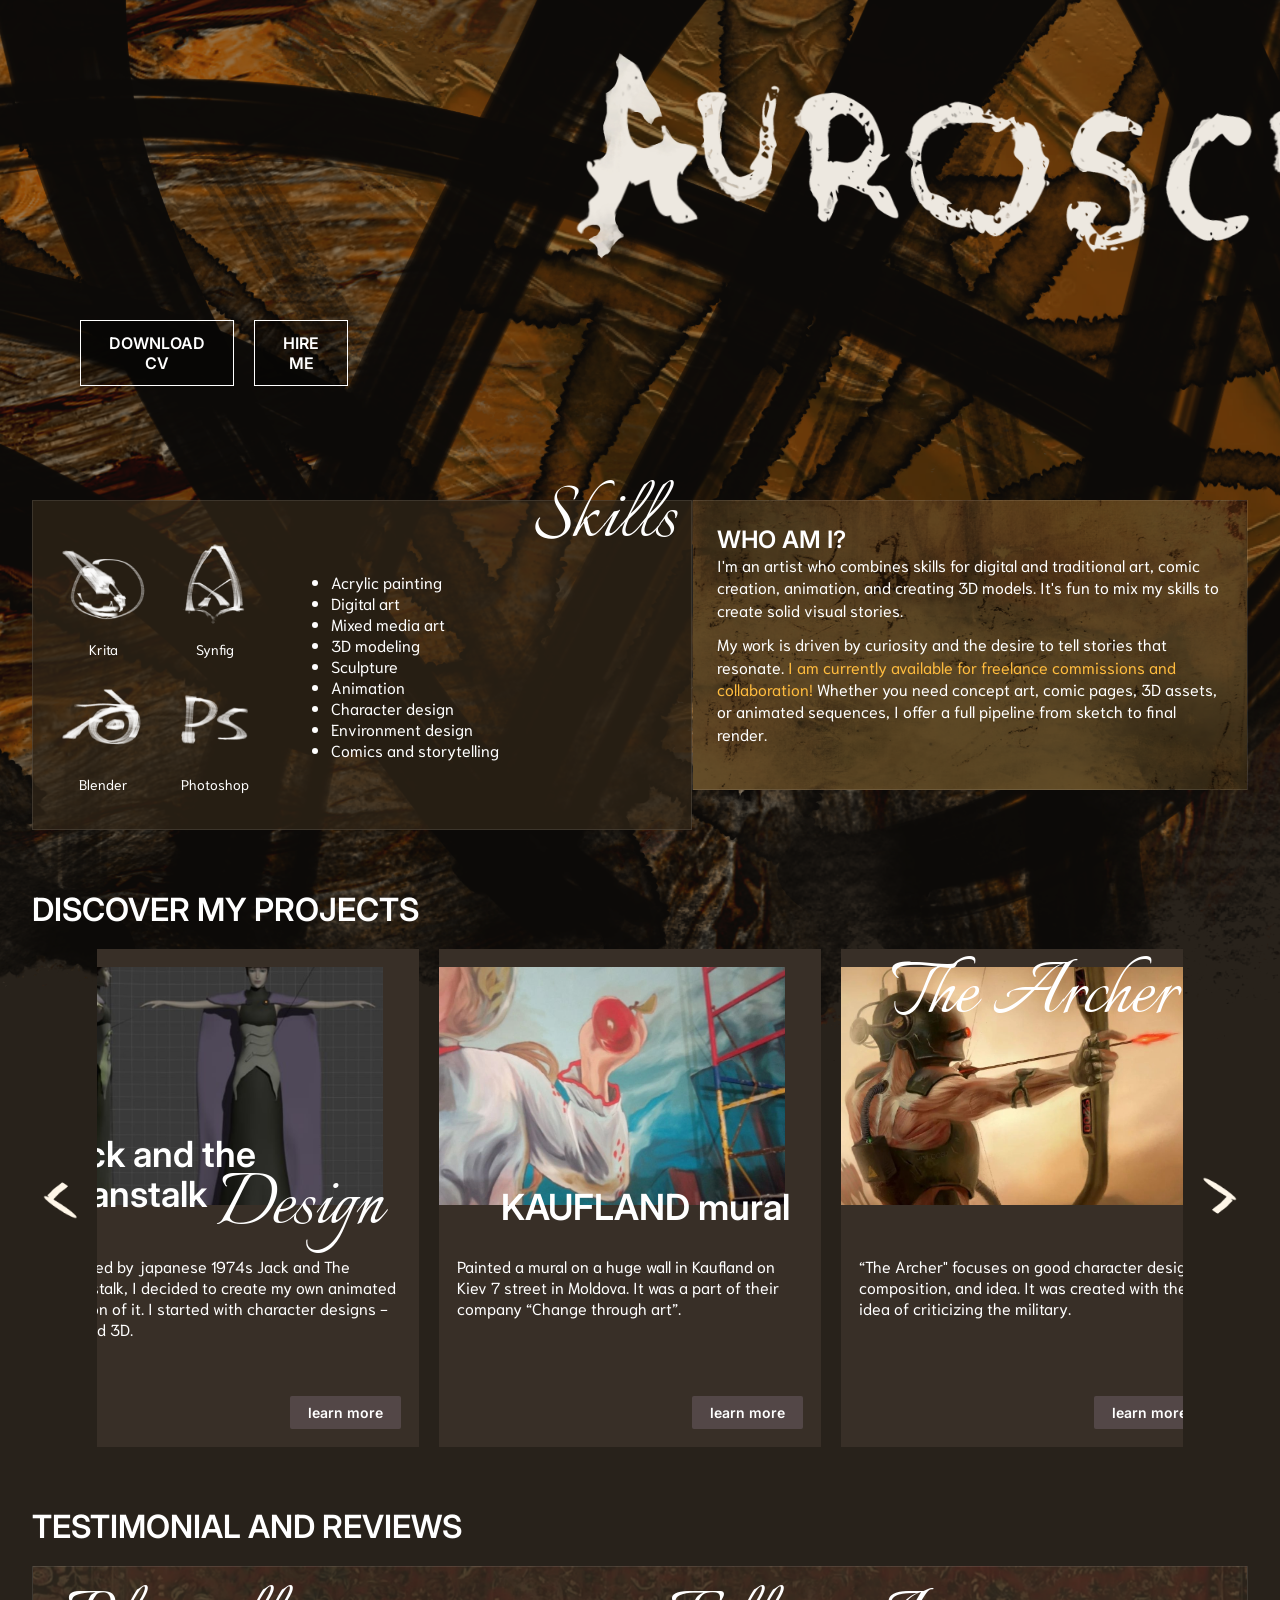
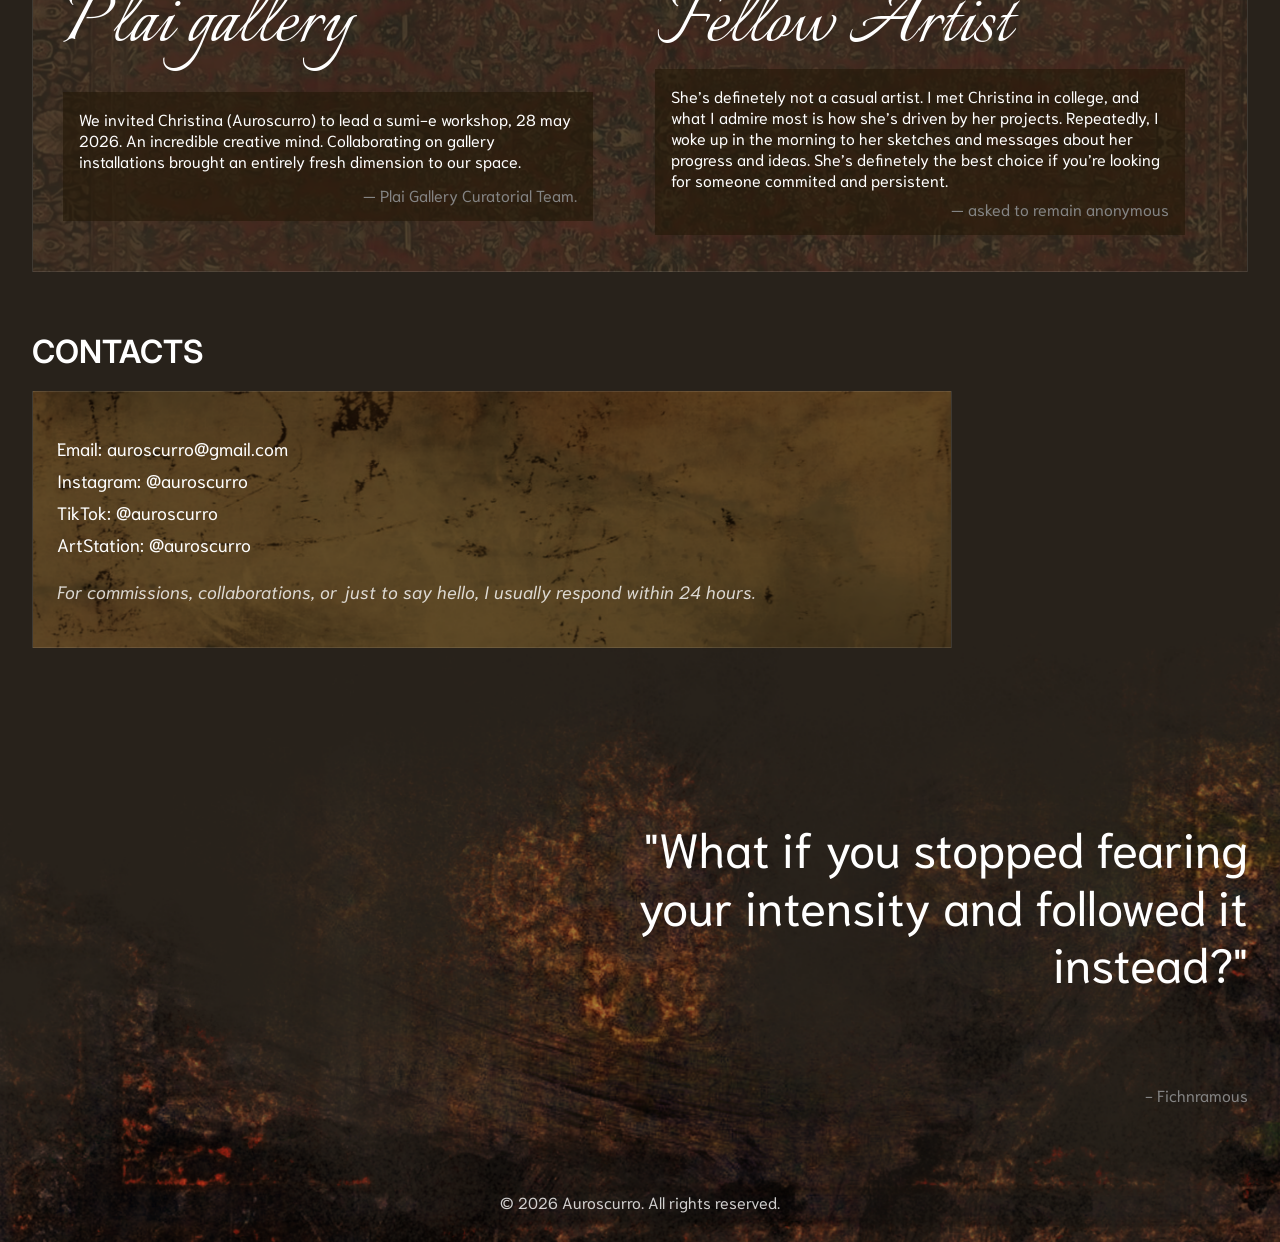
==== index.html @ 5fbc2087 "First" ====
<!DOCTYPE html>
<html lang="ru">
<head>
  <meta charset="UTF-8">
  <meta name="viewport" content="width=device-width, initial-scale=1.0">
  <title>Auroscurro Portfolio</title>

  <link rel="preconnect" href="https://fonts.googleapis.com">
  <link rel="preconnect" href="https://fonts.gstatic.com" crossorigin>
  <link href="https://fonts.googleapis.com/css2?family=Inter:wght@600&family=Italianno&family=Niramit:ital,wght@0,400;0,600;1,400&display=swap" rel="stylesheet">

  <link rel="stylesheet" href="style.css">
</head>
<body>

  <header class="main-banner">
    <div class="banner-buttons-left">
      <a href="assets/CVauroscurro.pdf" download="CVauroscurro.pdf" class="btn font-inter">DOWNLOAD CV</a>
      <a href="#contacts" class="btn font-inter">HIRE ME</a>
    </div>

    <div class="banner-right-group">
      <div class="logo-container">
        <img src="assets/logo.png" alt="Auroscurro Logo" class="logo-img">
      </div>
      <p class="subtitle font-niramit">DIGITAL X TRADITIONAL ARTIST</p>
    </div>
  </header>

  <main class="content-container">

    <section class="section-row flex-between overlap-banner">
      <div class="card-box card-skills">
        <h2 class="skills-title font-italianno">Skills</h2>
        
        <div class="skills-layout">
          <div class="skills-logos-grid">
            <div class="software-item">
              <div class="software-box">
                <img src="assets/krita.png" alt="Krita">
              </div>
              <span class="software-label font-niramit">Krita</span>
            </div>
            <div class="software-item">
              <div class="software-box">
                <img src="assets/synfig.png" alt="Synfig">
              </div>
              <span class="software-label font-niramit">Synfig</span>
            </div>
            <div class="software-item">
              <div class="software-box">
                <img src="assets/blender.png" alt="Blender">
              </div>
              <span class="software-label font-niramit">Blender</span>
            </div>
            <div class="software-item">
              <div class="software-box">
                <img src="assets/ps.png" alt="Photoshop">
              </div>
              <span class="software-label font-niramit">Photoshop</span>
            </div>
          </div>

          <div class="card-text font-niramit skills-list font-niramit">
            <ul>
              <li>Acrylic painting</li>
              <li>Digital art</li>
              <li>Mixed media art</li>
              <li>3D modeling</li>
              <li>Sculpture</li>
              <li>Animation</li>
              <li>Character design</li>
              <li>Environment design</li>
              <li>Comics and storytelling</li>
            </ul>
          </div>
        </div>
      </div>

      <div class="card-box card-who-am-i">
        <h2 class="card-title font-inter">WHO AM I?</h2>
        <div class="card-text font-niramit">
          <p>I'm an artist who combines skills for digital and traditional art, comic creation, animation, and creating 3D models. It's fun to mix my skills to create solid visual stories.</p>
          <p>My work is driven by curiosity and the desire to tell stories that resonate. <span class="highlight-yellow">I am currently available for freelance commissions and collaboration!</span> Whether you need concept art, comic pages, 3D assets, or animated sequences, I offer a full pipeline from sketch to final render.</p>
        </div>
      </div>
    </section>

    <section class="section-block">
      <h2 class="section-header-title font-inter">DISCOVER MY PROJECTS</h2>
      
      <div class="carousel-wrapper">
        <button class="carousel-arrow prev" id="prevBtn" aria-label="Previous"></button>

        <div class="projects-carousel-container" id="carouselContainer">
          <div class="carousel-track">
            
            <div class="project-card project-card-1">
              <div class="project-inner-img project-img-1">
                <div class="project-title-layout">
                  <span class="title-jack font-inter">Jack and the Beanstalk</span>
                  <span class="title-design font-italianno">Design</span>
                </div>
              </div>
              <div class="project-card-overlay">
                <p class="font-niramit">Inspired by japanese 1974s Jack and The Beanstalk, I decided to create my own animated version of it. I started with character designs - 2D and 3D.</p>
                <a href="jatb.html" class="btn-more font-inter">learn more</a>
              </div>
            </div>

            <div class="project-card project-card-2">
              <div class="project-inner-img project-img-2">
                <h3 class="title-kaufland font-inter">KAUFLAND mural</h3>
              </div>
              <div class="project-card-overlay overlay-kaufland">
                <p class="font-niramit">Painted a mural on a huge wall in Kaufland on Kiev 7 street in Moldova. It was a part of their company “Change through art”.</p>
                <a href="kaufland.html" class="btn-more font-inter">learn more</a>
              </div>
            </div>

            <div class="project-card project-card-3">
              <div class="project-inner-img project-img-3">
                <h3 class="title-archer font-italianno">The Archer</h3>
              </div>
              <div class="project-card-overlay overlay-archer">
                <p class="font-niramit">“The Archer" focuses on good character design, composition, and idea. It was created with the idea of criticizing the military.</p>
                <a href="thearcher.html" class="btn-more font-inter">learn more</a>
              </div>
            </div>

            <div class="project-card project-card-4">
              <div class="project-inner-img project-img-4"></div>
              <h3 class="title-acrylic font-italianno">Acrylic</h3>
              <div class="project-card-overlay overlay-acrylic">
                <p class="font-niramit desc-acrylic">Discover my acrylic paintings and current traditional projects.</p>
                <a href="acrylic.html" class="btn-more font-inter">learn more</a>
              </div>
            </div>

          </div>
        </div>

        <button class="carousel-arrow next" id="nextBtn" aria-label="Next"></button>
      </div>
    </section>

    <section class="section-block">
      <h2 class="section-header-title font-inter">TESTIMONIAL AND REVIEWS</h2>
      <div class="card-box card-testimonials">
        <div class="testimonial-column">
          <h3 class="font-italianno">Plai gallery</h3>
          <div class="testimonial-text-box testimonial-text-left">
            <p class="font-niramit">We invited Christina (Auroscurro) to lead a sumi-e workshop, 28 may 2026. An incredible creative mind. Collaborating on gallery installations brought an entirely fresh dimension to our space.</p>
            <p class="font-niramit testimonial-author">— Plai Gallery Curatorial Team.</p>
          </div>
        </div>
        <div class="testimonial-column">
          <h3 class="font-italianno">Fellow Artist</h3>
          <div class="testimonial-text-box testimonial-text-right">
            <p class="font-niramit">She’s definetely not a casual artist. I met Christina in college, and what I admire most is how she’s driven by her projects. Repeatedly, I woke up in the morning to her sketches and messages about her progress and ideas. She’s definetely the best choice if you’re looking for someone commited and persistent.</p>
            <p class="font-niramit testimonial-author">— asked to remain anonymous</p>
          </div>
        </div>
      </div>
    </section>

    <section class="section-block" id="contacts">
      <h2 class="section-header-title font-inter">CONTACTS</h2>
      <div class="card-box card-contacts font-niramit">
        <p>Email: auroscurro@gmail.com</p>
        <p>Instagram: @auroscurro</p>
        <p>TikTok: @auroscurro</p>
        <p>ArtStation: @auroscurro</p>
        <p class="contact-note">For commissions, collaborations, or just to say hello, I usually respond within 24 hours.</p>
      </div>
    </section>

  </main>

  <footer class="footer-container">
    <div class="footer-content">
      <section class="quote-section">
        <blockquote class="quote-text font-niramit">
          "What if you stopped fearing your intensity and followed it instead?"
        </blockquote>
      </section>
      <p class="font-niramit testimonial-author">- Fichnramous</p>
      <p class="copyright font-niramit">© 2026 Auroscurro. All rights reserved.</p>
    </div>
  </footer>

  <script>
    const container = document.getElementById('carouselContainer');
    document.getElementById('prevBtn').addEventListener('click', () => {
      container.scrollBy({ left: -402, behavior: 'smooth' });
    });
    document.getElementById('nextBtn').addEventListener('click', () => {
      container.scrollBy({ left: 402, behavior: 'smooth' });
    });
  </script>

</body>
</html>
---- style.css ----
* {
  box-sizing: border-box;
  margin: 0;
  padding: 0;
}

html {
  scroll-behavior: smooth;
}

body {
  background-color: #28221B;
  color: #FFFFFF;
  width: 100%;
  overflow-x: hidden;
}

.font-inter {
  font-family: 'Inter', sans-serif;
  font-weight: 600;
}

.font-italianno {
  font-family: 'Italianno', cursive;
  font-weight: 400;
}

.font-niramit {
  font-family: 'Niramit', sans-serif;
  font-weight: 400;
}

.main-banner {
  width: 100%;
  min-height: 1080px;
  position: relative;
  display: flex;
  justify-content: space-between;
  align-items: flex-start;
  padding: 60px 80px 0 80px;
  
  background-image: url('assets/header1.png'); 
  background-size: cover;
  background-position: center;
  background-repeat: no-repeat;
}

.banner-buttons-left {
  display: flex;
  flex-direction: row;
  gap: 20px;
  margin-top: 260px;
}

.btn {
  padding: 12px 28px;
  border: 1px solid #FFF;
  color: #FFF;
  text-decoration: none;
  background: rgba(0, 0, 0, 0.4);
  transition: all 0.3s ease;
  text-align: center;
  display: inline-block;
}

.btn:hover {
  background: #FFF;
  color: #28221B;
}

.banner-right-group {
  display: flex;
  flex-direction: column;
  align-items: flex-end;
  margin-right: 10px;
}

.logo-container {
  width: 1400px;
  height: 400px;
  display: flex;
  justify-content: flex-end;
  transform: translateY(-100px);
}

.logo-img {
  width: 100%;
  height: 100%;
  object-fit: contain;
  object-position: right top;
}

.subtitle {
  font-size: 24px;
  letter-spacing: 2px;
  margin-top: -50px;
  position: relative;
  z-index: 2;
  text-align: right;
  text-shadow: 0px 2px 4px rgba(0,0,0,0.8);
  transform: translateY(-150px);
}

.content-container {
  width: 1300px;
  max-width: 95%;
  margin: 0 auto;
  position: relative;
  z-index: 5;
}

.overlap-banner {
  margin-top: -580px;
}

.section-row {
  display: flex;
  width: 100%;
}

.flex-between {
  justify-content: space-between;
  align-items: flex-start;
}

.section-block {
  margin-top: 60px;
  margin-bottom: 60px;
}

.section-header-title {
  font-size: 32px;
  margin-bottom: 20px;
  text-transform: uppercase;
}

.card-box {
  background-size: cover;
  background-position: center;
  background-repeat: no-repeat;
  border: 1px solid rgba(255, 255, 255, 0.1);
  padding: 24px;
  position: relative;
}

.card-skills {
  width: 702px;
  height: 330px;
  background-image: none;
  background-color: rgba(48, 37, 23, 0.74);
  overflow: visible;
}

.skills-title {
  position: absolute;
  top: -25px;
  right: 15px;
  font-size: 88px;
  line-height: 1;
  pointer-events: none;
  z-index: 3;
}

.skills-layout {
  display: flex;
  height: 100%;
  align-items: center;
  gap: 30px;
}

.skills-logos-grid {
  display: grid;
  grid-template-columns: repeat(2, 92px);
  gap: 15px 20px;
}

.software-item {
  width: 92px;
  height: 120px;
  display: flex;
  flex-direction: column;
  align-items: center;
  justify-content: space-between;
}

.software-box {
  width: 92px;
  height: 92px;
  border: none;
  background: transparent;
  border-radius: 0;
  overflow: hidden;
  display: flex;
  align-items: center;
  justify-content: center;
}

.software-box img {
  width: 100%;
  height: 100%;
  object-fit: contain;
}

.software-label {
  font-size: 14px;
  color: #FFF;
  text-align: center;
}

.skills-list {
  margin-left: 20px;
}

.skills-list ul {
  list-style-type: disc;
  padding-left: 20px;
}

.card-who-am-i {
  width: 591px;
  height: 290px;
  background-image: url('assets/bg2.png'); 
}

.card-who-am-i .card-text p {
  margin-bottom: 12px;
  line-height: 1.4;
}

.highlight-yellow {
  color: #FFBC3F;
}

.carousel-wrapper {
  position: relative;
  display: flex;
  align-items: center;
  gap: 15px;
}

.carousel-arrow {
  width: 50px;
  height: 50px;
  background-color: transparent;
  border: none;
  cursor: pointer;
  background-size: contain;
  background-repeat: no-repeat;
  background-position: center;
  flex-shrink: 0;
}

.carousel-arrow.prev {
  background-image: url('assets/leftarrow.png');
}

.carousel-arrow.next {
  background-image: url('assets/rightarrow.png');
}

.projects-carousel-container {
  width: 1278px;
  height: 498px;
  overflow-x: auto;
  overflow-y: hidden;
  scroll-behavior: smooth;
  scrollbar-width: none; 
}

.projects-carousel-container::-webkit-scrollbar {
  display: none;
}

.carousel-track {
  display: flex;
  gap: 20px;
  width: max-content;
}

.project-card {
  width: 382px;
  height: 498px;
  background-size: cover;
  background-position: center;
  position: relative;
  flex-shrink: 0;
  display: flex;
  flex-direction: column;
  justify-content: space-between;
  padding: 18px 18px 18px 0;
  background-color: #382F27;
}

.project-inner-img {
  width: 346px;
  height: 238px;
  background-size: cover;
  background-position: center;
  position: relative;
  margin-left: 0;
}

.project-img-1 { background-image: url('assets/margaret3d.png'); }
.project-img-2 { background-image: url('assets/kauflandmural.jpg'); }
.project-img-3 { background-image: url('assets/archer2.jpg'); }
.project-img-4 { background-image: url('assets/wip.jpg'); }

.project-title-layout {
  position: absolute;
  bottom: -80px;
  left: 0;
  width: 100%;
  display: flex;
  flex-direction: column;
  align-items: flex-start;
}

.title-jack {
  font-size: 36px;
  width: 233px;
  line-height: 1.1;
  text-align: left;
  display: block;
  margin-left: 10px;
}

.title-design {
  font-size: 88px;
  line-height: 0.8;
  align-self: flex-end;
  transform: translateY(-43px);
  margin-left: 10px;
  text-align: right;
}

.title-kaufland {
  font-size: 36px;
  position: absolute;
  right: -5px;
  bottom: -20px;
  text-align: right;
  z-index: 3;
  width: 100%;
  line-height: 1;
}

.overlay-kaufland {
  margin-top: 25px;
}

.title-archer {
  font-size: 88px;
  position: absolute;
  top: -15px;
  right: 10px;
  left: auto; 
  line-height: 1;
  z-index: 3;
  text-align: right;
}

.title-acrylic {
  font-size: 88px;
  text-align: right;
  margin-top: -15px;
  margin-right: 10px;
  line-height: 1;
  z-index: 5;
}

.desc-acrylic {
  margin-top: -32px;
}

.project-card-overlay {
  display: flex;
  flex-direction: column;
  justify-content: space-between;
  flex-grow: 1;
  padding-top: 15px;
  padding-left: 18px;
  margin-top: 35px;
}

.btn-more {
  align-self: flex-end;
  background-color: #534747;
  color: #FFF;
  text-decoration: none;
  padding: 8px 18px;
  font-size: 14px;
  border-radius: 2px;
  transition: background-color 0.3s ease;
}

.btn-more:hover {
  background-color: #6a5c5c;
}

.card-testimonials {
  width: 1298px;
  max-width: 100%;
  height: 306px;
  display: flex;
  justify-content: space-between;
  gap: 30px;
  background-image: url('assets/bg.png'); 
  padding: 0 30px;
  align-items: flex-end;
}

.testimonial-column {
  width: 584px;
  height: 240px;
  background: transparent;
  display: flex;
  flex-direction: column;
  justify-content: flex-start;
  box-sizing: border-box;
  transform: translateY(-50px);
}

.testimonial-column h3 {
  font-size: 88px;
  line-height: 1;
  margin-top: 0;
  margin-bottom: 0;
}

.testimonial-text-box {
  background-color: rgba(36, 24, 7, 0.6);
  width: 530px;
  padding: 16px;
  display: flex;
  flex-direction: column;
  justify-content: space-between;
  box-sizing: border-box;
}

.testimonial-text-left {
  height: 132px;
  margin-top: 23px;
}

.testimonial-text-right {
  height: 185px;
  margin-top: 0;
}

.testimonial-author {
  text-align: right;
  color: #848484;
  margin-top: 8px;
}

.card-contacts {
  position: relative;
  z-index: 10;
  width: 920px;
  max-width: 100%;
  height: 257px;
  background-image: url('assets/bg2.png'); 
  display: flex;
  flex-direction: column;
  justify-content: center;
  gap: 8px;
  font-size: 18px;
  margin-bottom: -150px;
}

.contact-note {
  margin-top: 15px;
  opacity: 0.8;
  font-style: italic;
}

.footer-container {
  width: 100%;
  height: 684px;
  background-image: url('assets/footer.png');
  background-size: cover;
  background-position: center;
  background-repeat: no-repeat;
  position: relative;
  margin-top: 0;
  padding-top: 200px;
  z-index: 1;
}

.footer-content {
  width: 1300px;
  max-width: 95%;
  margin: 0 auto;
  height: 100%;
  display: flex;
  flex-direction: column;
  justify-content: space-between;
  padding: 60px 0 30px 0;
  position: relative;
  z-index: 2;
}

.quote-section {
  display: flex;
  justify-content: flex-end;
}

.quote-text {
  font-size: 48px;
  max-width: 650px;
  text-align: right;
  line-height: 1.2;
}

.copyright {
  text-align: center;
  font-size: 16px;
  opacity: 0.8;
}

@media (max-width: 1024px) {
  .main-banner {
    flex-direction: column-reverse;
    align-items: center;
    padding: 40px 20px;
    min-height: auto;
  }

  .banner-right-group {
    align-items: center;
    width: 100%;
    margin-right: 0;
  }

  .logo-container {
    transform: none !important;
  }.logo-container {
    width: 100%;
    height: auto;
    transform: none !important;
  }

  .subtitle {
    margin-top: -20px;
    text-align: center;
    font-size: 18px;
    transform: none !important;
  }

  .banner-buttons-left {
    margin-top: 30px;
    flex-direction: row;
    width: 100%;
    justify-content: center;
  }

  .overlap-banner {
    margin-top: 40px;
  }

  .section-row {
    flex-direction: column;
    gap: 30px;
  }

  .skills-layout {
    flex-direction: row !important;
    justify-content: space-between !important;
    align-items: center !important;
    gap: 10px !important;
  }

  .skills-list {
    margin-left: 0 !important;
  }

  .skills-list ul {
    padding-left: 18px !important;
    font-size: 13px !important;
  }

  .skills-logos-grid {
    grid-template-columns: repeat(2, 65px) !important;
    gap: 10px 8px !important;
    flex-shrink: 0 !important;
  }

  .card-skills, .card-who-am-i, .card-contacts {
    width: 100% !important;
    height: auto !important;
  }

  .project-title-layout {
    align-items: center !important;
    justify-content: center !important;
  }

  .title-jack {
    text-align: center !important;
    margin-left: 0 !important;
    width: auto !important;
  }

  .title-design {
    align-self: center !important;
    text-align: center !important;
    margin-left: 0 !important;
  }

  .projects-carousel-container {
    width: 100% !important;
    height: auto !important;
    padding: 0 !important;
    box-sizing: border-box !important;
    overflow-x: auto !important;
    scroll-snap-type: x mandatory !important;
    scroll-behavior: smooth;
  }

  .carousel-track {
    display: flex !important;
    gap: 0 !important;
    width: max-content !important;
  }

  .project-card {
    width: calc(100vw - 120px) !important;
    max-width: 280px !important; 
    margin: 0 60px !important;
    padding: 12px !important;
    height: auto !important;
    min-height: auto !important;
    scroll-snap-align: center !important;
    scroll-snap-stop: always !important;
    flex-shrink: 0 !important;
    display: flex !important;
    flex-direction: column !important;
    box-sizing: border-box !important;
  }

  .project-inner-img {
    width: 100% !important;
    height: 150px !important;
    object-fit: cover !important;
    position: static !important;
  }

  .project-card-overlay {
    position: static !important;
    padding: 0 !important;
    margin-top: 10px !important;
    display: flex !important;
    flex-direction: column !important;
    align-items: center !important;
  }

  .project-card-overlay p {
    margin-top: 0 !important;
    text-align: center !important;
    font-size: 12px !important;
    line-height: 1.3 !important;
  }


  .project-title-layout {
    position: static !important;
    width: 100% !important;
    display: flex !important;
    flex-direction: column !important;
    align-items: center !important;
    justify-content: center !important;
    margin-top: 12px !important;
  }

  .title-jack {
    font-size: 20px !important;
    text-align: center !important;
    margin: 0 !important;
    width: 100% !important;
    line-height: 1.1 !important;
  }

  .title-design {
    font-size: 36px !important;
    text-align: center !important;
    align-self: center !important;
    transform: none !important;
    margin: 4px 0 0 0 !important;
    line-height: 1 !important;
  }

  .title-kaufland, 
  .title-archer, 
  .title-acrylic {
    position: static !important;
    font-size: 32px !important;
    text-align: center !important;
    width: 100% !important;
    margin: 12px 0 0 0 !important;
    line-height: 1 !important;
  }

  .btn-more {
    align-self: center !important;
    margin-top: 12px !important;
  }

  .project-title-layout {
    align-items: center !important;
    justify-content: center !important;
  }

  .title-design,
  .title-archer,
  .title-acrylic {
    font-size: 56px !important;
  }

  .title-jack,
  .title-kaufland {
    font-size: 28px !important;
  }

  .card-testimonials {
    width: 100% !important;
    height: auto !important;
    flex-direction: column !important;
    padding: 20px 15px !important;
    align-items: stretch !important;
  }

  .testimonial-column {
    width: 100% !important;
    height: auto !important;
  }

  .testimonial-column h3 {
    font-size: 52px !important;
    margin-top: 20px !important;
  }

  .testimonial-text-box {
    width: 100% !important;
    height: auto !important;
    margin-top: 10px !important;
  }

  .quote-text {
    font-size: 32px;
    text-align: center;
  }

  .footer-container {
    height: auto;
    min-height: 500px;
  }
}

/*JATB*/

   .jatb-page {
    background: linear-gradient(180deg, #211711 0%, #383238 100%);
    min-height: 1490px;
    display: flex;
    flex-direction: column;
    align-items: center;
    padding-top: 40px;
    padding-bottom: 30px;
  }
  
  .jatb-container {
    width: 1300px;
    position: relative;
    display: flex;
    flex-direction: column;
  }
  
  .jatb-header {
    display: flex;
    justify-content: space-between;
    align-items: center;
    width: 100%;
    margin-bottom: 30px;
  }
  
  .btn-goback {
    width: 96px;
    height: 36px;
    background-color: #534747;
    color: #FFFFFF;
    text-decoration: none;
    display: flex;
    align-items: center;
    justify-content: center;
    font-size: 14px;
    border-radius: 2px;
    transition: background-color 0.3s ease;
  }
  
  .btn-goback:hover {
    background-color: #6a5c5c;
  }
  
  .jatb-title-group {
    display: flex;
    align-items: baseline;
    gap: 15px;
  }
  
  .jatb-header-character {
    font-size: 36px;
  }
  
  .jatb-header-design {
    font-size: 88px;
    line-height: 0.8;
  }
  
  .jatb-main-content {
    display: flex;
    gap: 30px;
    width: 1300px;
  }
  
  .jatb-left-content {
    display: flex;
    flex-direction: column;
    gap: 30px;
  }
  
  .jatb-row1 {
    display: flex;
    gap: 30px;
    align-items: flex-start;
  }
  
  .jatb-img1-box {
    width: 414px;
    height: 169px;
    flex-shrink: 0;
    overflow: hidden;
  }
  
  .jatb-img1 {
    width: 100%;
    height: 100%;
    object-fit: cover;
  }
  
  .jatb-row1-text {
    display: flex;
    flex-direction: column;
    gap: 15px;
  }
  
  .jatb-title {
    font-size: 36px;
    line-height: 1;
  }
  
  .jatb-p1 {
    width: 539px;
    font-size: 20px;
    line-height: 1.4;
  }
  
  .jatb-row2 {
    display: flex;
    gap: 30px;
    align-items: flex-start;
  }
  
  .jatb-box-brown {
    width: 414px;
    height: 350px;
    background-color: #423224;
    padding: 20px;
    box-sizing: border-box;
    flex-shrink: 0;
    font-size: 20px;
    line-height: 1.4;
}

  
  .jatb-p2 {
    width: 542px;
    font-size: 20px;
    line-height: 1.4;
  }
  
  .jatb-png-box {
    width: 283px;
    height: 538px;
    flex-shrink: 0;
    overflow: hidden;
  }
  
  .jatb-png-img {
    width: 100%;
    height: 100%;
    object-fit: cover;
    object-position: center top;
  }
  
  .jatb-bg-section {
    width: 1300px;
    height: 750px;
    background-image: url('assets/bg.png');
    background-size: cover;
    background-position: center;
    position: relative;
    padding: 30px;
    box-sizing: border-box;
    display: flex;
    flex-direction: column;
    justify-content: space-between;
    margin-top: 25px;
    z-index: 1;
  }
  
  .jatb-bg-top-row {
    display: flex;
    align-items: flex-start;
    gap: 25px;
    position: relative;
  }
  
  .jatb-img-overflow {
    width: 337px;
    height: 346px;
    margin-top: -76px;
    object-fit: cover;
    z-index: 2;
  }
  
  .jatb-img-inside {
    width: 242px;
    height: 246px;
    object-fit: cover;
  }
  
  .jatb-p-inside {
    width: 546px;
    font-size: 20px;
    line-height: 1.4;
  }
  
  .jatb-bg-bottom-row {
    display: flex;
    justify-content: space-between;
    align-items: flex-end;
  }
  
  .jatb-left-column {
    display: flex;
    flex-direction: column;
    align-items: flex-start;
    gap: 15px;
  }
  
  .jatb-img-tilted {
    width: 282px;
    height: 282px;
    transform: translateY(-50px) rotate(-25deg);
    object-fit: cover;
  }
  
  .btn-sketchfab {
    padding: 10px 20px;
    background-color: #534747;
    color: #FFFFFF;
    text-decoration: none;
    font-size: 14px;
    border-radius: 2px;
    transition: background-color 0.3s ease;
    display: inline-block;
    margin-top: -30px;
    margin-left: 160px;
  }
  
  .btn-sketchfab:hover {
    background-color: #6a5c5c;
  }
  
  .jatb-moodboards-grid {
    display: flex;
    gap: 20px;
  }
  
  .moodboard-item {
    display: flex;
    flex-direction: column;
    align-items: center;
    gap: 8px;
  }
  
  .moodboard-item img {
    width: 282px;
    height: 268px;
    object-fit: cover;
  }
  
  .moodboard-item span {
    font-size: 16px;
    color: #FFFFFF;
  }
  
  .jatb-copyright {
    margin-top: 30px;
  }
  
  /*JATB mob*/
  
  @media (max-width: 1024px) {
    .jatb-page {
      min-height: auto;
      padding: 20px 10px;
    }
  
    .jatb-container {
      width: 100%;
    }
  
    .jatb-header {
      flex-direction: column;
      align-items: flex-start;
      gap: 15px;
    }
  
    .jatb-main-content {
      width: 100%;
      flex-direction: column;
      gap: 20px;
    }
  
    .jatb-left-content {
      width: 100%;
      gap: 20px;
    }
  
    .jatb-row1,
    .jatb-row2 {
      flex-direction: column;
      width: 100%;
      gap: 15px;
    }
  
    .jatb-img1-box,
    .jatb-box-brown,
    .jatb-p1,
    .jatb-p2,
    .jatb-png-box {
      width: 100% !important;
      height: auto !important;
    }
  
    .jatb-img1-box {
      height: 200px !important;
    }
  
    .jatb-png-box {
      height: 400px !important;
    }
  
    .jatb-png-img {
      object-fit: contain !important;
    }
  
    .jatb-bg-section {
      width: 100% !important;
      height: auto !important;
      margin-top: 20px !important;
      padding: 20px 15px !important;
      background-size: cover;
    }
  
    .jatb-bg-top-row {
      flex-direction: column;
      width: 100%;
      gap: 20px;
    }
  
    .jatb-img-overflow {
      width: 100% !important;
      height: 280px !important;
      margin-top: 0 !important;
    }
  
    .jatb-img-inside {
      width: 100% !important;
      height: auto !important;
      max-height: 300px;
      object-fit: contain !important;
    }
  
    .jatb-p-inside {
      width: 100% !important;
    }
  
    .jatb-bg-bottom-row {
      flex-direction: column;
      width: 100%;
      align-items: center;
      gap: 30px;
      margin-top: 20px;
    }
  
    .jatb-left-column {
      align-items: center;
    }
  
    .jatb-img-tilted {
      transform: none !important;
      width: 100% !important;
      max-width: 280px;
      height: auto !important;
    }
  
    .jatb-moodboards-grid {
      flex-direction: column;
      width: 100%;
      gap: 25px;
    }
  
    .moodboard-item {
      width: 100%;
    }
  
    .moodboard-item img {
      width: 100% !important;
      max-width: 320px;
      height: auto !important;
      aspect-ratio: 1 / 1;
      object-fit: contain !important;
    }
  }

/*KAUFLAND MURAL*/

.kaufland-page {
  background-image: url('assets/mywork.png');
  background-size: cover;
  background-position: center;
  background-repeat: repeat-y;
  background-attachment: fixed;
  min-height: 856px;
  display: flex;
  flex-direction: column;
  align-items: center;
  padding: 40px 0 30px 0;
}

.kaufland-wrapper {
  width: 1300px;
  max-width: 95%;
  display: flex;
  flex-direction: column;
  align-items: flex-start;
  gap: 20px;
}

.kaufland-goback {
  position: relative;
  z-index: 10;
}

.kaufland-main-box {
  width: 1300px;
  height: 660px;
  background-color: rgba(38, 34, 30, 0.7);
  padding: 30px;
  box-sizing: border-box;
  display: flex;
  justify-content: space-between;
  gap: 39px;
  position: relative;
}

.kaufland-col-left {
  width: 536px;
  display: flex;
  flex-direction: column;
  justify-content: space-between;
}

.kaufland-header-left {
  display: flex;
  flex-direction: column;
  align-items: flex-end;
  position: relative;
  z-index: 5;
}

.kaufland-title-main {
  font-size: 36px;
  line-height: 1;
  text-align: right;
  white-space: nowrap;
}

.kaufland-text-box-1 {
  width: 536px;
  height: 155px;
  font-size: 18px;
  line-height: 1.4;
  margin-top: 15px;
}

.kaufland-img-left-box {
  width: 536px;
  height: 348px;
  overflow: hidden;
}

.kaufland-img-left {
  width: 100%;
  height: 100%;
  object-fit: cover;
}

.kaufland-col-right {
  width: 665px;
  display: flex;
  flex-direction: column;
  justify-content: space-between;
}

.kaufland-header-right {
  height: 36px;
  display: flex;
  align-items: flex-start;
  position: relative;
  z-index: 5;
}

.kaufland-title-sub {
  font-size: 88px;
  line-height: 0.8;
  white-space: nowrap;
}

.kaufland-darul-box {
  width: 665px;
  height: 172px;
  overflow: hidden;
}

.kaufland-darul-img {
  width: 100%;
  height: 100%;
  object-fit: cover;
}

.kaufland-brown-box {
  width: 665px;
  height: 200px;
  background-color: #252020;
  padding: 20px;
  box-sizing: border-box;
  font-size: 18px;
  line-height: 1.4;
}

.kaufland-text-box-2 {
  width: 665px;
  height: 150px;
  font-size: 18px;
  line-height: 1.4;
}

.kaufland-copyright {
  margin-top: 30px;
}

/*KAUFLAND mob*/

@media (max-width: 1024px) {
  .kaufland-page {
    min-height: auto;
    padding: 20px 10px;
  }

  .kaufland-wrapper {
    width: 100%;
  }

  .kaufland-main-box {
    width: 100% !important;
    height: auto !important;
    flex-direction: column !important;
    padding: 20px 15px !important;
    gap: 25px !important;
  }

  .kaufland-col-left,
  .kaufland-col-right {
    width: 100% !important;
    height: auto !important;
  }

  .kaufland-header-left {
    align-items: flex-start !important;
  }

  .kaufland-title-main {
    font-size: 28px !important;
    white-space: normal !important;
  }

  .kaufland-title-sub {
    font-size: 52px !important;
    white-space: normal !important;
  }

  .kaufland-header-right {
    height: auto !important;
    margin-top: 10px;
  }

  .kaufland-text-box-1,
  .kaufland-text-box-2,
  .kaufland-brown-box {
    width: 100% !important;
    height: auto !important;
    font-size: 15px !important;
  }

  .kaufland-img-left-box {
    width: 100% !important;
    height: 240px !important;
    margin-top: 15px;
  }

  .kaufland-darul-box {
    width: 100% !important;
    height: 140px !important;
    margin-top: 15px;
  }
}

/*THE ARCHER*/

   .archer-page {
    background: linear-gradient(180deg, #211711 0%, #25200F 100%);
    min-height: 100vh;
    display: flex;
    flex-direction: column;
    align-items: center;
    padding: 40px 0 30px 0;
    box-sizing: border-box;
  }
  
  .archer-wrapper {
    width: 1300px;
    max-width: 95%;
    display: flex;
    flex-direction: column;
    align-items: flex-start;
    gap: 20px;
  }
  
  .archer-goback {
    position: relative;
    z-index: 10;
  }
  
  .archer-main-box {
    width: 1300px;
    height: 660px;
    background-image: url('assets/bg2.png');
    background-size: cover;
    background-position: center;
    padding: 30px;
    box-sizing: border-box;
    display: flex;
    justify-content: space-between;
    gap: 30px;
    position: relative;
  }
  
  .archer-col-left {
    width: 408px;
    display: flex;
    flex-direction: column;
    position: relative;
  }
  
  .archer-title {
    font-size: 88px;
    line-height: 0.8;
    text-align: right;
    margin-bottom: 10px;
    white-space: nowrap;
  }
  
  .archer-img-box {
    width: 408px;
    height: 521px;
    overflow: hidden;
  }
  
  .archer-img {
    width: 100%;
    height: 100%;
    object-fit: cover;
  }
  
  .archer-col-right {
    width: 748px;
    display: flex;
    flex-direction: column;
    gap: 15px;
    margin-top: 60px;
  }
  
  .archer-text-box-1 {
    width: 748px;
    height: 77px;
    font-size: 18px;
    line-height: 1.4;
  }
  
  .archer-mid-row {
    display: flex;
    justify-content: space-between;
    align-items: flex-start;
    width: 748px;
    gap: 24px;
  }
  
  .archer-text-box-2 {
    width: 375px;
    height: 161px;
    font-size: 18px;
    line-height: 1.4;
  }
  
  .archer-sketch-box {
    width: 349px;
    height: 151px;
    overflow: hidden;
  }
  
  .archer-sketch-img {
    width: 100%;
    height: 100%;
    object-fit: contain;
  }
  
  .archer-text-box-3 {
    width: 725px;
    height: 257px;
    font-size: 18px;
    line-height: 1.4;
  }
  
  .archer-copyright {
    margin-top: 30px;
  }
  
  /*the archer mob*/
  
  @media (max-width: 1024px) {
    .archer-page {
      min-height: auto;
      padding: 20px 10px;
    }
  
    .archer-wrapper {
      width: 100%;
    }
  
    .archer-main-box {
      width: 100% !important;
      height: auto !important;
      flex-direction: column !important;
      padding: 20px 15px !important;
      gap: 20px !important;
    }
  
    .archer-col-left,
    .archer-col-right {
      width: 100% !important;
      height: auto !important;
      margin-top: 0 !important;
    }
  
    .archer-title {
      font-size: 56px !important;
      text-align: left !important;
    }
  
    .archer-img-box {
      width: 100% !important;
      height: 380px !important;
    }
  
    .archer-text-box-1,
    .archer-text-box-2,
    .archer-text-box-3 {
      width: 100% !important;
      height: auto !important;
      font-size: 15px !important;
    }
  
    .archer-mid-row {
      width: 100% !important;
      flex-direction: column !important;
      gap: 15px !important;
    }
  
    .archer-sketch-box {
      width: 100% !important;
      height: 180px !important;
    }
  }

  /*ACRYLIC*/

.acrylic-page {
  background-image: url('assets/bg3.png');
  background-size: cover;
  background-position: center;
  background-repeat: repeat-y;
  background-attachment: fixed;
  min-height: 100vh;
  display: flex;
  flex-direction: column;
  align-items: center;
  padding: 40px 0 30px 0;
  box-sizing: border-box;
}

.acrylic-wrapper {
  width: 1300px;
  max-width: 95%;
  display: flex;
  flex-direction: column;
  align-items: flex-start;
  gap: 20px;
}

.acrylic-goback {
  position: relative;
  z-index: 10;
}

.acrylic-main-box {
  width: 1300px;
  height: 377px;
  background-color: rgba(45, 33, 33, 0.6);
  padding: 20px;
  box-sizing: border-box;
  display: flex;
  gap: 20px;
  position: relative;
}

.acrylic-img-left-box {
  width: 338px;
  height: 338px;
  flex-shrink: 0;
  overflow: hidden;
}

.acrylic-img-left {
  width: 100%;
  height: 100%;
  object-fit: cover;
}

.acrylic-box-content {
  display: flex;
  flex-direction: column;
  flex-grow: 1;
}

.acrylic-header-group {
  position: relative;
  margin-left: 375px;
  display: flex;
  align-items: baseline;
  height: 88px;
}

.acrylic-title-main {
  font-size: 88px;
  line-height: 0.8;
  white-space: nowrap;
}

.acrylic-title-sub {
  font-size: 24px;
  margin-left: 20px;
  white-space: nowrap;
}

.acrylic-middle-row {
  display: flex;
  justify-content: space-between;
  align-items: flex-start;
  margin-top: 10px;
}

.acrylic-paragraphs {
  display: flex;
  flex-direction: column;
  gap: 15px;
}

.acrylic-p1 {
  width: 504px;
  height: 129px;
  font-size: 18px;
  line-height: 1.4;
}

.acrylic-p2 {
  width: 560px;
  height: 141px;
  font-size: 18px;
  line-height: 1.4;
}

.acrylic-img-right-box {
  width: 270px;
  height: 270px;
  flex-shrink: 0;
  overflow: hidden;
}

.acrylic-img-right {
  width: 100%;
  height: 100%;
  object-fit: cover;
}

.acrylic-bottom-section {
  width: 900px;
  display: flex;
  justify-content: space-between;
  align-items: flex-start;
  margin-top: 20px;
}

.acrylic-p-bottom {
  width: 560px;
  height: 141px;
  font-size: 18px;
  line-height: 1.4;
}

.acrylic-wip-box {
  width: 364px;
  height: 196px;
  overflow: hidden;
}

.acrylic-wip-img {
  width: 100%;
  height: 100%;
  object-fit: cover;
}

.acrylic-copyright {
  margin-top: 30px;
}

/*ACRylic mob*/

@media (max-width: 1024px) {
  .acrylic-page {
    min-height: auto;
    padding: 20px 10px;
  }

  .acrylic-wrapper {
    width: 100%;
  }

  .acrylic-main-box {
    width: 100% !important;
    height: auto !important;
    flex-direction: column !important;
    padding: 15px !important;
    gap: 20px !important;
  }

  .acrylic-img-left-box {
    width: 100% !important;
    height: 280px !important;
  }

  .acrylic-header-group {
    margin-left: 0 !important;
    flex-direction: column !important;
    height: auto !important;
    gap: 5px;
  }

  .acrylic-title-main {
    font-size: 56px !important;
  }

  .acrylic-title-sub {
    font-size: 20px !important;
    margin-left: 0 !important;
  }

  .acrylic-middle-row {
    flex-direction: column !important;
    gap: 20px !important;
  }

  .acrylic-p1,
  .acrylic-p2,
  .acrylic-p-bottom {
    width: 100% !important;
    height: auto !important;
    font-size: 15px !important;
  }

  .acrylic-img-right-box {
    width: 100% !important;
    height: 240px !important;
  }

  .acrylic-bottom-section {
    width: 100% !important;
    flex-direction: column !important;
    gap: 20px !important;
  }

  .acrylic-wip-box {
    width: 100% !important;
    height: 200px !important;
  }
}
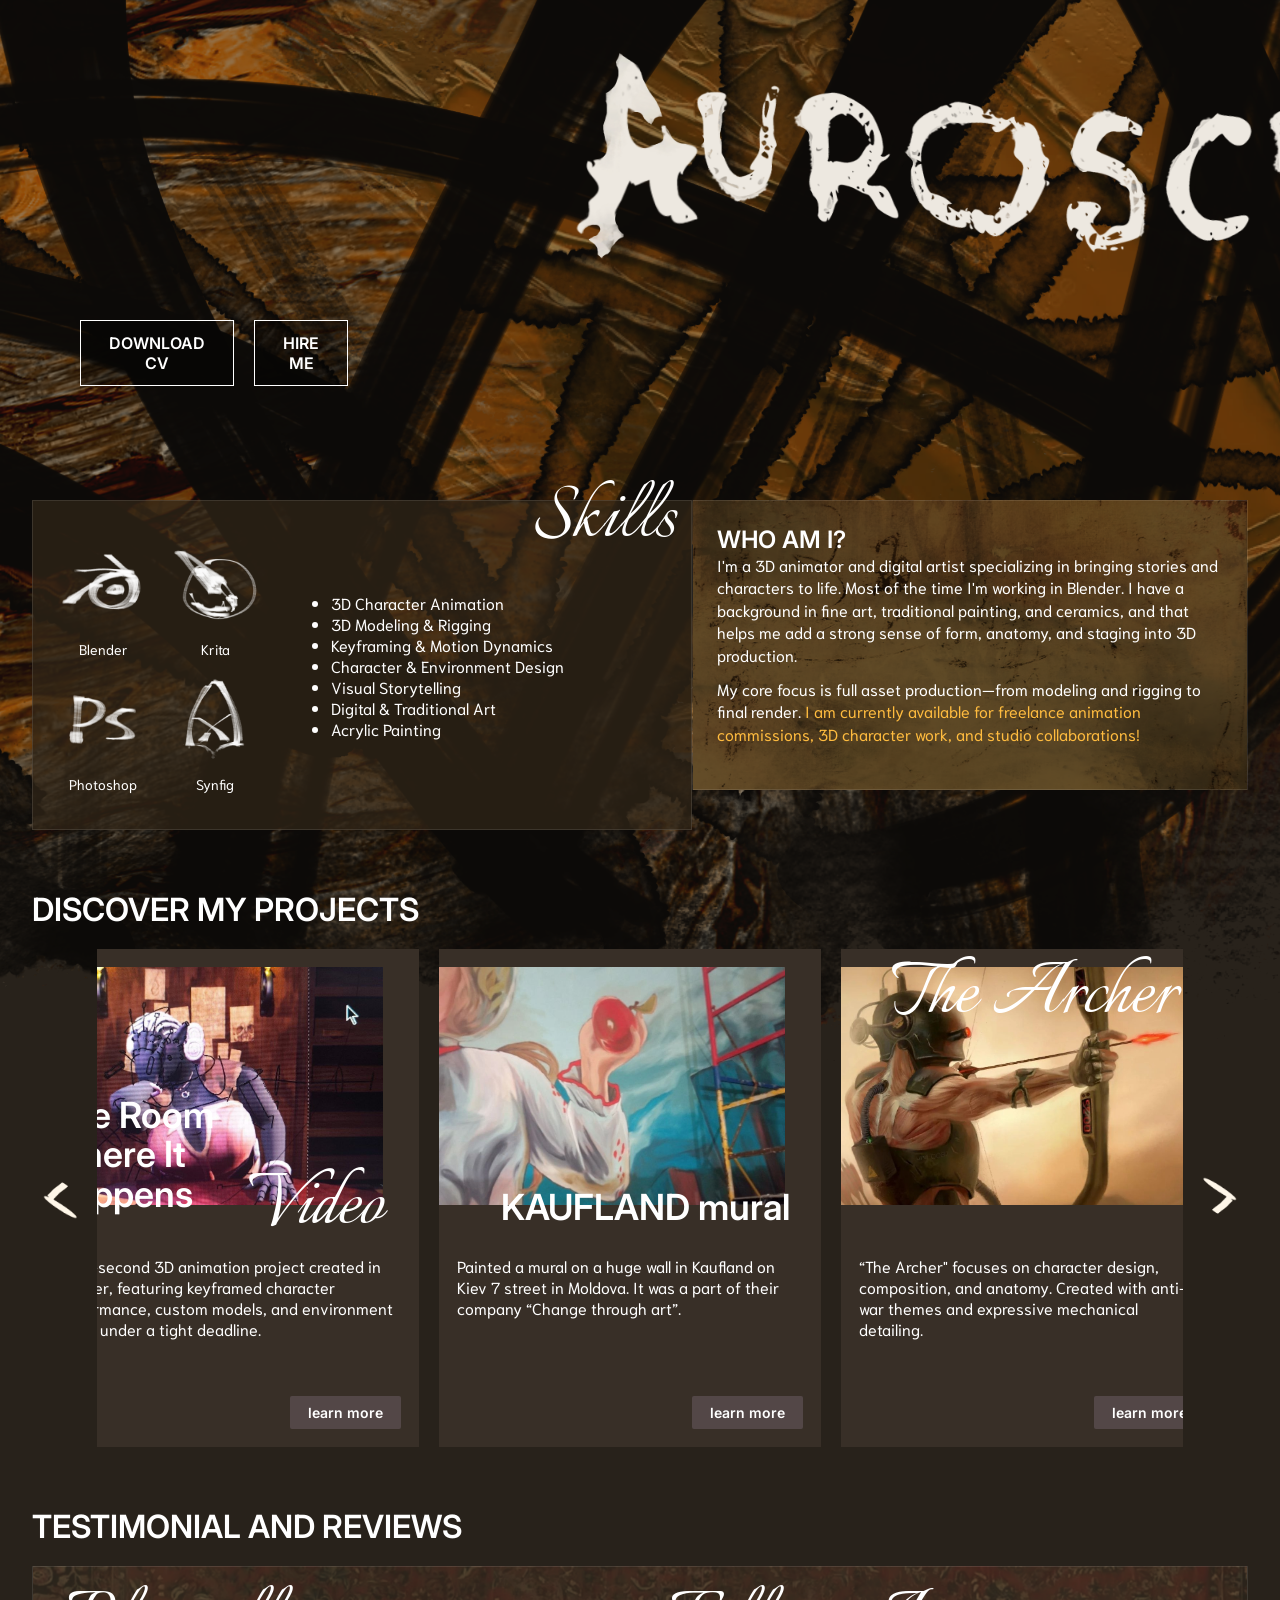
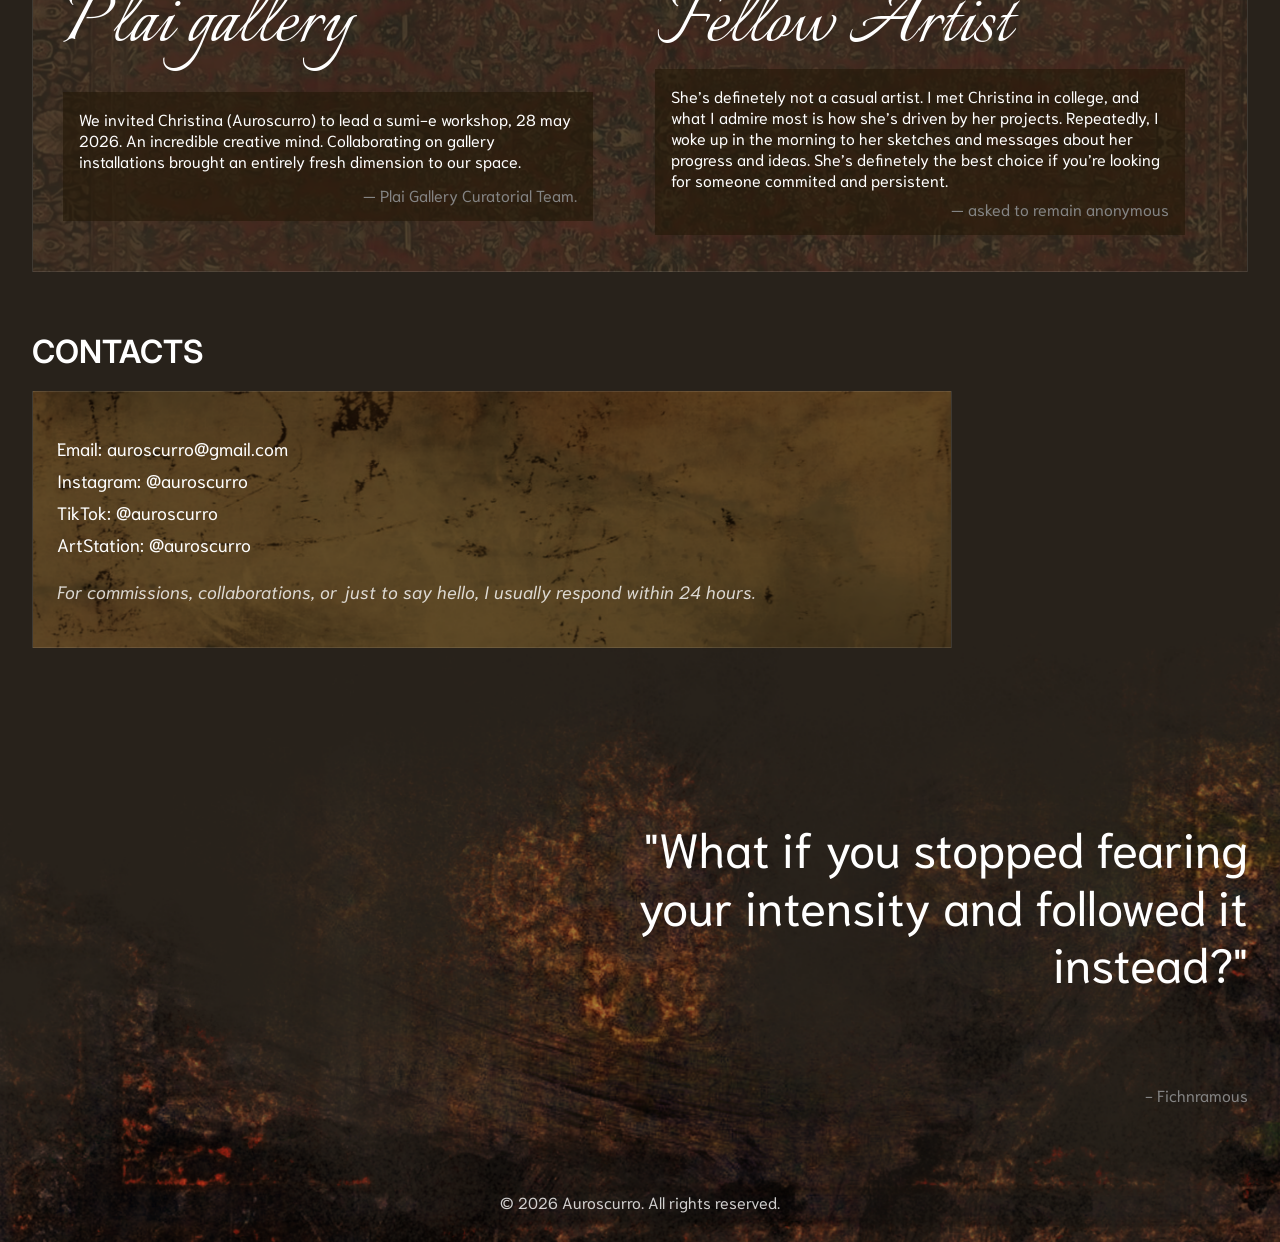
==== commit ec3fb3a2: "new added new files" ====
--- a/index.html
+++ b/index.html
@@ -1,4 +1,3 @@
-<!DOCTYPE html>
 <html lang="ru">
 <head>
   <meta charset="UTF-8">
@@ -23,7 +22,7 @@
       <div class="logo-container">
         <img src="assets/logo.png" alt="Auroscurro Logo" class="logo-img">
       </div>
-      <p class="subtitle font-niramit">DIGITAL X TRADITIONAL ARTIST</p>
+      <p class="subtitle font-niramit">3D ARTIST & ANIMATOR</p>
     </div>
   </header>
 
@@ -37,41 +36,39 @@
           <div class="skills-logos-grid">
             <div class="software-item">
               <div class="software-box">
+                <img src="assets/blender.png" alt="Blender">
+              </div>
+              <span class="software-label font-niramit">Blender</span>
+            </div>
+            <div class="software-item">
+              <div class="software-box">
                 <img src="assets/krita.png" alt="Krita">
               </div>
               <span class="software-label font-niramit">Krita</span>
             </div>
             <div class="software-item">
               <div class="software-box">
+                <img src="assets/ps.png" alt="Photoshop">
+              </div>
+              <span class="software-label font-niramit">Photoshop</span>
+            </div>
+            <div class="software-item">
+              <div class="software-box">
                 <img src="assets/synfig.png" alt="Synfig">
               </div>
               <span class="software-label font-niramit">Synfig</span>
-            </div>
-            <div class="software-item">
-              <div class="software-box">
-                <img src="assets/blender.png" alt="Blender">
-              </div>
-              <span class="software-label font-niramit">Blender</span>
-            </div>
-            <div class="software-item">
-              <div class="software-box">
-                <img src="assets/ps.png" alt="Photoshop">
-              </div>
-              <span class="software-label font-niramit">Photoshop</span>
             </div>
           </div>
 
           <div class="card-text font-niramit skills-list font-niramit">
             <ul>
-              <li>Acrylic painting</li>
-              <li>Digital art</li>
-              <li>Mixed media art</li>
-              <li>3D modeling</li>
-              <li>Sculpture</li>
-              <li>Animation</li>
-              <li>Character design</li>
-              <li>Environment design</li>
-              <li>Comics and storytelling</li>
+              <li>3D Character Animation</li>
+              <li>3D Modeling & Rigging</li>
+              <li>Keyframing & Motion Dynamics</li>
+              <li>Character & Environment Design</li>
+              <li>Visual Storytelling</li>
+              <li>Digital & Traditional Art</li>
+              <li>Acrylic Painting</li>
             </ul>
           </div>
         </div>
@@ -80,8 +77,8 @@
       <div class="card-box card-who-am-i">
         <h2 class="card-title font-inter">WHO AM I?</h2>
         <div class="card-text font-niramit">
-          <p>I'm an artist who combines skills for digital and traditional art, comic creation, animation, and creating 3D models. It's fun to mix my skills to create solid visual stories.</p>
-          <p>My work is driven by curiosity and the desire to tell stories that resonate. <span class="highlight-yellow">I am currently available for freelance commissions and collaboration!</span> Whether you need concept art, comic pages, 3D assets, or animated sequences, I offer a full pipeline from sketch to final render.</p>
+          <p>I'm a 3D animator and digital artist specializing in bringing stories and characters to life. Most of the time I'm working in Blender. I have a background in fine art, traditional painting, and ceramics, and that helps me add a strong sense of form, anatomy, and staging into 3D production.</p>
+          <p>My core focus is full asset production—from modeling and rigging to final render. <span class="highlight-yellow">I am currently available for freelance animation commissions, 3D character work, and studio collaborations!</span></p>
         </div>
       </div>
     </section>
@@ -91,29 +88,30 @@
       
       <div class="carousel-wrapper">
         <button class="carousel-arrow prev" id="prevBtn" aria-label="Previous"></button>
-
-        <div class="projects-carousel-container" id="carouselContainer">
+<div class="projects-carousel-container" id="carouselContainer">
           <div class="carousel-track">
+            
             
             <div class="project-card project-card-1">
               <div class="project-inner-img project-img-1">
                 <div class="project-title-layout">
-                  <span class="title-jack font-inter">Jack and the Beanstalk</span>
-                  <span class="title-design font-italianno">Design</span>
+                  <span class="title-jack font-inter">The Room Where It Happens</span>
+                  <span class="title-design font-italianno">Video</span>
                 </div>
               </div>
               <div class="project-card-overlay">
-                <p class="font-niramit">Inspired by japanese 1974s Jack and The Beanstalk, I decided to create my own animated version of it. I started with character designs - 2D and 3D.</p>
-                <a href="jatb.html" class="btn-more font-inter">learn more</a>
-              </div>
-            </div>
-
+                <p class="font-niramit">A 30-second 3D animation project created in Blender, featuring keyframed character performance, custom models, and environment setup under a tight deadline.</p>
+                <a href="room.html" class="btn-more font-inter">learn more</a>
+              </div>
+            </div>
+
+        
             <div class="project-card project-card-2">
               <div class="project-inner-img project-img-2">
                 <h3 class="title-kaufland font-inter">KAUFLAND mural</h3>
               </div>
               <div class="project-card-overlay overlay-kaufland">
-                <p class="font-niramit">Painted a mural on a huge wall in Kaufland on Kiev 7 street in Moldova. It was a part of their company “Change through art”.</p>
+                <p class="font-niramit">Painted a mural on a huge wall in Kaufland on Kiev 7 street in Moldova. It was a part of their company “Change through art”.</p>
                 <a href="kaufland.html" class="btn-more font-inter">learn more</a>
               </div>
             </div>
@@ -123,17 +121,21 @@
                 <h3 class="title-archer font-italianno">The Archer</h3>
               </div>
               <div class="project-card-overlay overlay-archer">
-                <p class="font-niramit">“The Archer" focuses on good character design, composition, and idea. It was created with the idea of criticizing the military.</p>
+                <p class="font-niramit">“The Archer" focuses on character design, composition, and anatomy. Created with anti-war themes and expressive mechanical detailing.</p>
                 <a href="thearcher.html" class="btn-more font-inter">learn more</a>
               </div>
             </div>
 
             <div class="project-card project-card-4">
-              <div class="project-inner-img project-img-4"></div>
-              <h3 class="title-acrylic font-italianno">Acrylic</h3>
-              <div class="project-card-overlay overlay-acrylic">
-                <p class="font-niramit desc-acrylic">Discover my acrylic paintings and current traditional projects.</p>
-                <a href="acrylic.html" class="btn-more font-inter">learn more</a>
+              <div class="project-inner-img project-img-4">
+                <div class="project-title-layout">
+                  <span class="title-jack font-inter">Jack and the Beanstalk</span>
+                  <span class="title-design font-italianno">WIP</span>
+                </div>
+              </div>
+              <div class="project-card-overlay">
+                <p class="font-niramit">Personal ongoing story exploration & character design project rethinking the classic tale through 2D and 3D pre-production assets.</p>
+                <a href="jatb.html" class="btn-more font-inter">learn more</a>
               </div>
             </div>
 
@@ -155,7 +157,7 @@
           </div>
         </div>
         <div class="testimonial-column">
-          <h3 class="font-italianno">Fellow Artist</h3>
+<h3 class="font-italianno">Fellow Artist</h3>
           <div class="testimonial-text-box testimonial-text-right">
             <p class="font-niramit">She’s definetely not a casual artist. I met Christina in college, and what I admire most is how she’s driven by her projects. Repeatedly, I woke up in the morning to her sketches and messages about her progress and ideas. She’s definetely the best choice if you’re looking for someone commited and persistent.</p>
             <p class="font-niramit testimonial-author">— asked to remain anonymous</p>
--- a/style.css
+++ b/style.css
@@ -300,7 +300,7 @@
   margin-left: 0;
 }
 
-.project-img-1 { background-image: url('assets/margaret3d.png'); }
+.project-img-1 { background-image: url('assets/trwih1.jpg'); }
 .project-img-2 { background-image: url('assets/kauflandmural.jpg'); }
 .project-img-3 { background-image: url('assets/archer2.jpg'); }
 .project-img-4 { background-image: url('assets/wip.jpg'); }
@@ -1135,7 +1135,6 @@
     }
   }
 
-/*KAUFLAND MURAL*/
 
 .kaufland-page {
   background-image: url('assets/mywork.png');
@@ -1272,7 +1271,6 @@
   margin-top: 30px;
 }
 
-/*KAUFLAND mob*/
 
 @media (max-width: 1024px) {
   .kaufland-page {
